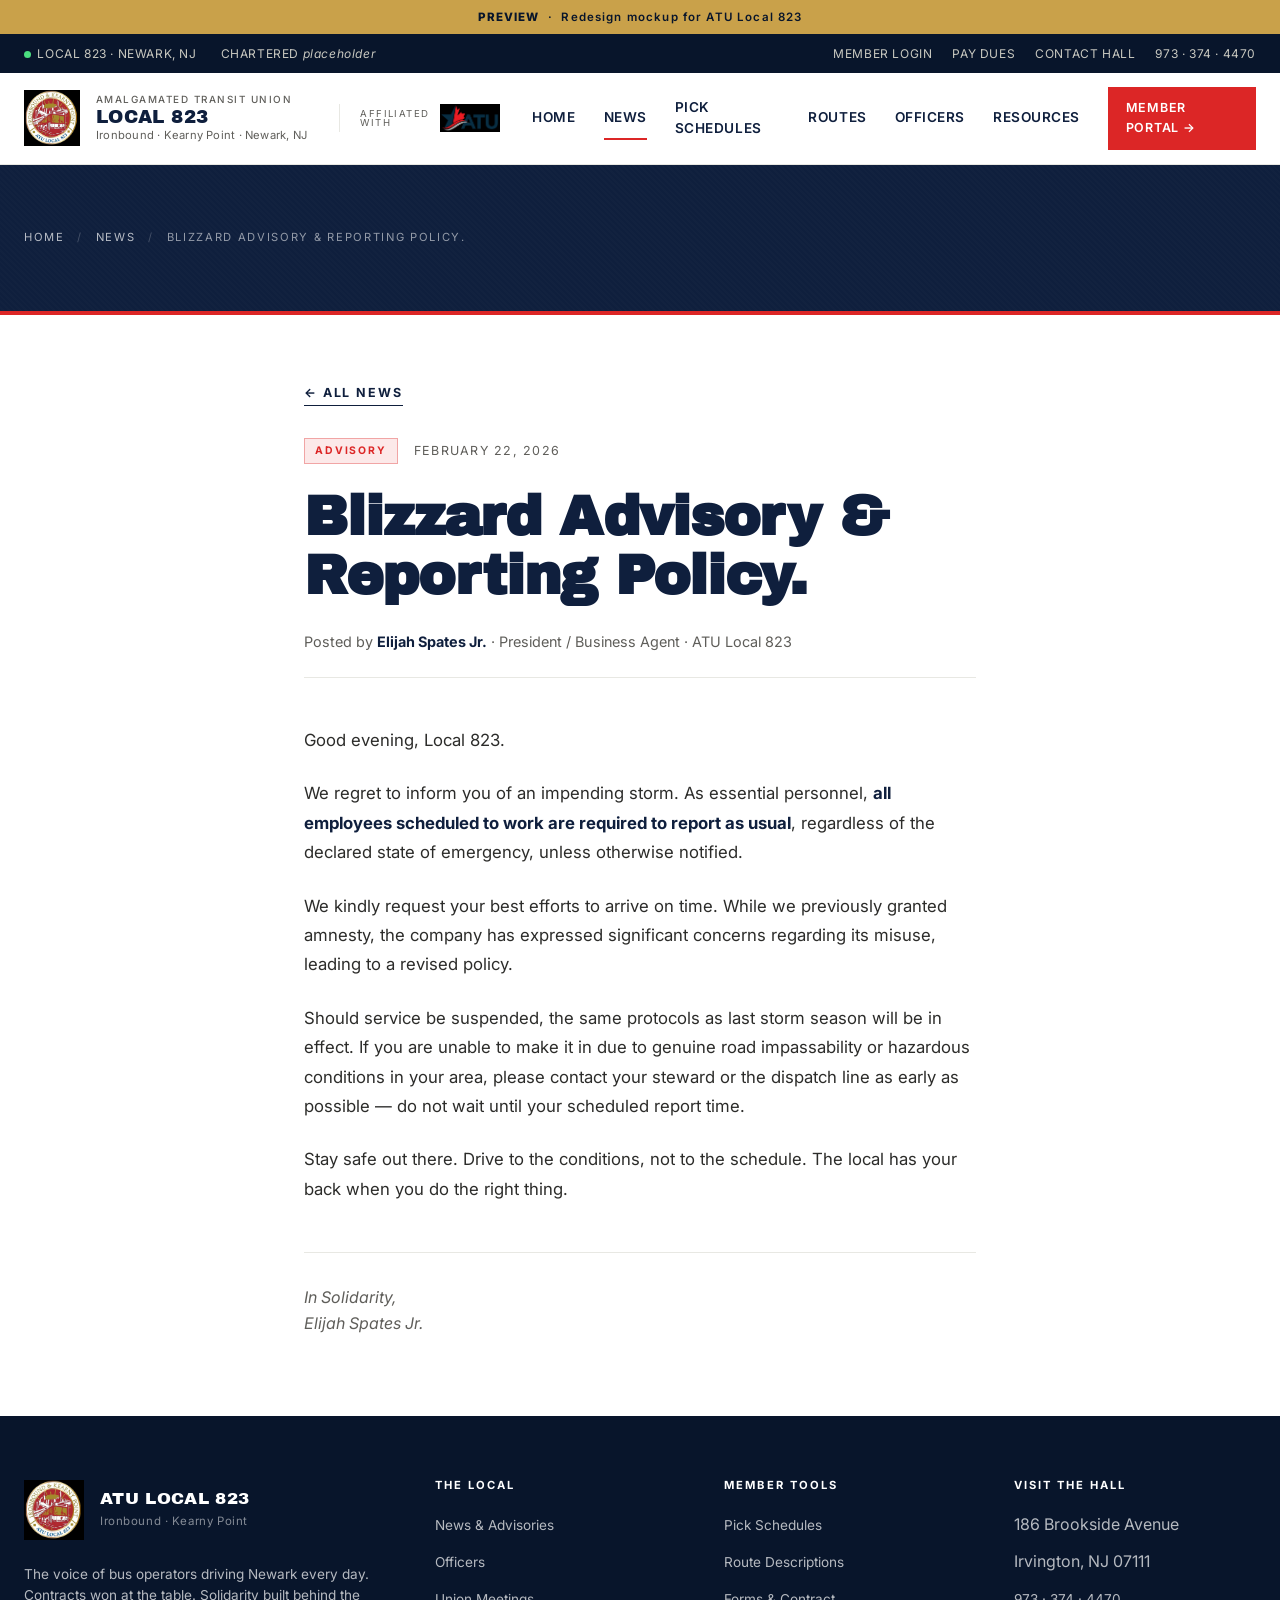
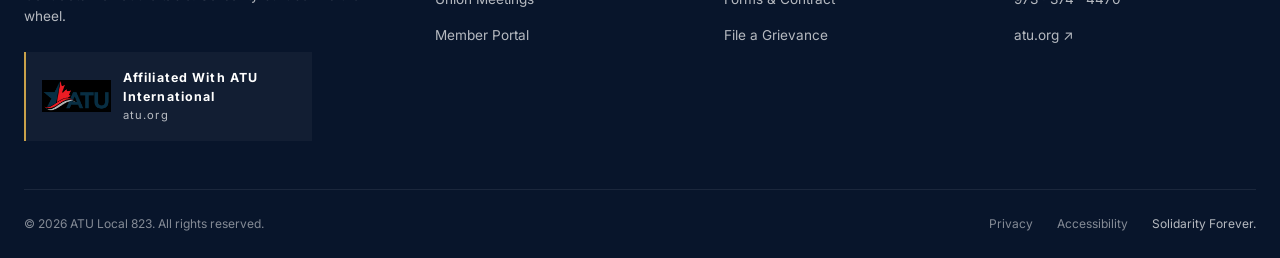
==== news-blizzard.html @ fbbdfd39 "Initial commit — ATU Local 823 redesign preview Static HTML preview of the redesigned ATU Local 823 " ====
<!DOCTYPE html>
<html lang="en">
<head>
  <meta charset="UTF-8">
  <meta name="viewport" content="width=device-width, initial-scale=1.0">
  <title>Blizzard Advisory & Reporting Policy — ATU Local 823</title>
  <meta name="description" content="Reporting expectations and call-out protocol during severe weather.">
  <link rel="preconnect" href="https://fonts.googleapis.com">
  <link rel="preconnect" href="https://fonts.gstatic.com" crossorigin>
  <link href="https://fonts.googleapis.com/css2?family=Archivo+Black&family=Archivo:ital,wght@0,400;0,500;0,600;0,700;0,800;0,900;1,800;1,900&family=Inter:wght@400;500;600;700&display=swap" rel="stylesheet">
  <link rel="stylesheet" href="assets/style.css">
  <link rel="icon" type="image/png" href="assets/crest.png">
</head>
<body>

<div class="demo-banner">
  <strong>PREVIEW</strong> &nbsp;·&nbsp; Redesign mockup for ATU Local 823
</div>

<div class="utility-bar">
  <div class="container">
    <div class="utility-left">
      <span><span class="dot"></span>LOCAL 823 · NEWARK, NJ</span>
      <span>CHARTERED <em>placeholder</em></span>
    </div>
    <div class="utility-right">
      <a href="#">MEMBER LOGIN</a>
      <a href="#">PAY DUES</a>
      <a href="officers.html">CONTACT HALL</a>
      <span>973 · 374 · 4470</span>
    </div>
  </div>
</div>
<nav class="main-nav">
  <div class="container">
    <a href="index.html" class="brand-block">
      <img src="assets/crest.png" alt="ATU Local 823 crest" class="brand-crest">
      <div class="brand-text">
        <div class="brand-eyebrow">Amalgamated Transit Union</div>
        <div class="brand-name">LOCAL 823</div>
        <div class="brand-tagline">Ironbound · Kearny Point · Newark, NJ</div>
      </div>
    </a>
    <div class="affiliated-block">
      <span class="affiliated-label">Affiliated<br>With</span>
      <img src="assets/atu-logo.png" alt="ATU International">
    </div>
    <button class="menu-toggle" aria-label="Toggle menu" onclick="toggleMenu()">
      <div class="menu-icon" id="menuIcon"><span></span><span></span><span></span></div>
    </button>
    <div class="nav-links" id="navLinks">
      <a href="index.html">Home</a>
      <a href="news.html" class="active">News</a>
      <a href="pick-schedules.html">Pick Schedules</a>
      <a href="routes.html">Routes</a>
      <a href="officers.html">Officers</a>
      <a href="resources.html">Resources</a>
      <a href="#" class="nav-cta">Member Portal &rarr;</a>
    </div>
  </div>
</nav>
<header class="page-header">
  <div class="container">
    <div class="breadcrumbs">
      <a href="index.html">Home</a> <span>/</span> <a href="news.html">News</a> <span>/</span> Blizzard Advisory &amp; Reporting Policy.
    </div>
  </div>
</header>

<article>
  <div class="article-wrap">
    <a href="news.html" class="article-back">&larr; All News</a>

    <div class="article-meta">
      <span class="article-tag advisory">Advisory</span>
      <span class="article-date">February 22, 2026</span>
    </div>

    <h1 class="article-title">Blizzard Advisory &amp; Reporting Policy.</h1>

    <p class="article-author">Posted by <strong>Elijah Spates Jr.</strong> &middot; President / Business Agent &middot; ATU Local 823</p>

    <div class="article-body">
      
<p>Good evening, Local 823.</p>

<p>We regret to inform you of an impending storm. As essential personnel, <strong>all employees scheduled to work are required to report as usual</strong>, regardless of the declared state of emergency, unless otherwise notified.</p>

<p>We kindly request your best efforts to arrive on time. While we previously granted amnesty, the company has expressed significant concerns regarding its misuse, leading to a revised policy.</p>

<p>Should service be suspended, the same protocols as last storm season will be in effect. If you are unable to make it in due to genuine road impassability or hazardous conditions in your area, please contact your steward or the dispatch line as early as possible &mdash; do not wait until your scheduled report time.</p>

<p>Stay safe out there. Drive to the conditions, not to the schedule. The local has your back when you do the right thing.</p>

    </div>

    <div class="article-sign-off">
      In Solidarity,<br>
      Elijah Spates Jr.
    </div>
  </div>
</article>
<footer class="footer">
  <div class="container">
    <div class="footer-top">
      <div>
        <div class="footer-brand-row">
          <img src="assets/crest.png" alt="Local 823 Crest" class="crest">
          <div>
            <div class="footer-brand-text">ATU LOCAL 823</div>
            <div class="footer-brand-sub">Ironbound &middot; Kearny Point</div>
          </div>
        </div>
        <p class="footer-tagline">
          The voice of bus operators driving Newark every day. Contracts won at the table. Solidarity built behind the wheel.
        </p>
        <div class="footer-affiliated">
          <img src="assets/atu-logo.png" alt="ATU International">
          <div class="footer-affiliated-text">
            <strong>Affiliated With ATU International</strong>
            atu.org
          </div>
        </div>
      </div>
      <div class="footer-col">
        <h4>The Local</h4>
        <ul>
          <li><a href="news.html">News &amp; Advisories</a></li>
          <li><a href="officers.html">Officers</a></li>
          <li><a href="#">Union Meetings</a></li>
          <li><a href="#">Member Portal</a></li>
        </ul>
      </div>
      <div class="footer-col">
        <h4>Member Tools</h4>
        <ul>
          <li><a href="pick-schedules.html">Pick Schedules</a></li>
          <li><a href="routes.html">Route Descriptions</a></li>
          <li><a href="resources.html">Forms &amp; Contract</a></li>
          <li><a href="#">File a Grievance</a></li>
        </ul>
      </div>
      <div class="footer-col">
        <h4>Visit the Hall</h4>
        <ul>
          <li>186 Brookside Avenue</li>
          <li>Irvington, NJ 07111</li>
          <li><a href="tel:9733744470">973 &middot; 374 &middot; 4470</a></li>
          <li><a href="https://www.atu.org" target="_blank">atu.org &#8599;</a></li>
        </ul>
      </div>
    </div>
    <div class="footer-bottom">
      <p>&copy; 2026 ATU Local 823. All rights reserved.</p>
      <div class="footer-bottom-right">
        <a href="#">Privacy</a>
        <a href="#">Accessibility</a>
        <span>Solidarity Forever.</span>
      </div>
    </div>
  </div>
</footer>

<script>
function toggleMenu() {
  const links = document.getElementById('navLinks');
  const icon = document.getElementById('menuIcon');
  links.classList.toggle('open');
  icon.classList.toggle('open');
}
</script>

</body>
</html>
---- assets/style.css ----
/* =================================================================
   ATU LOCAL 823 — STYLESHEET
   Bold & Union-Proud direction
   ================================================================= */

/* ---------- DESIGN TOKENS ---------- */
:root {
  --navy: #0F1F3D;
  --navy-2: #1A2E52;
  --navy-3: #08152B;
  --red: #DC2626;
  --red-dark: #B01818;
  --gold: #C9A14A;
  --cream: #F5F1E8;
  --grey-50: #F7F7F5;
  --grey-100: #E8E8E3;
  --grey-300: #C8C8C0;
  --grey-500: #5F5E5A;
  --grey-700: #2C2C2A;
  --white: #FFFFFF;

  --max-w: 1280px;
  --gutter: 1.5rem;

  --font-display: 'Archivo Black', 'Arial Black', sans-serif;
  --font-sans: 'Inter', -apple-system, BlinkMacSystemFont, 'Helvetica Neue', sans-serif;
  --font-italic: 'Archivo', sans-serif;
}

/* ---------- RESET ---------- */
*, *::before, *::after { box-sizing: border-box; margin: 0; padding: 0; }
html { scroll-behavior: smooth; -webkit-text-size-adjust: 100%; }
body {
  font-family: var(--font-sans);
  font-size: 16px;
  line-height: 1.6;
  color: var(--grey-700);
  background: var(--white);
  -webkit-font-smoothing: antialiased;
  -moz-osx-font-smoothing: grayscale;
}
img { max-width: 100%; height: auto; display: block; }
a { color: inherit; text-decoration: none; }
button { font-family: inherit; cursor: pointer; border: none; background: none; }
ul { list-style: none; }
h1, h2, h3, h4, h5, h6 { line-height: 1.05; }

/* ---------- LAYOUT HELPERS ---------- */
.container {
  max-width: var(--max-w);
  margin: 0 auto;
  padding-left: var(--gutter);
  padding-right: var(--gutter);
}

.eyebrow {
  font-family: var(--font-sans);
  font-size: 0.7rem;
  font-weight: 600;
  letter-spacing: 0.18em;
  text-transform: uppercase;
  color: var(--red);
  margin-bottom: 0.75rem;
}
.eyebrow.gold { color: var(--gold); }
.eyebrow.white { color: var(--white); }

/* ---------- TOP UTILITY BAR ---------- */
.utility-bar {
  background: var(--navy-3);
  color: var(--grey-300);
  font-size: 0.75rem;
  letter-spacing: 0.05em;
}
.utility-bar .container {
  display: flex;
  justify-content: space-between;
  align-items: center;
  padding-top: 0.6rem;
  padding-bottom: 0.6rem;
  flex-wrap: wrap;
  gap: 0.5rem;
}
.utility-left { display: flex; gap: 1.5rem; align-items: center; flex-wrap: wrap; }
.utility-left .dot {
  display: inline-block;
  width: 7px; height: 7px;
  background: #4ade80;
  border-radius: 50%;
  margin-right: 0.4rem;
  vertical-align: middle;
}
.utility-right { display: flex; gap: 1.25rem; align-items: center; flex-wrap: wrap; }
.utility-right a { transition: color 0.15s; }
.utility-right a:hover { color: var(--white); }

/* ---------- MAIN NAV ---------- */
.main-nav {
  background: var(--white);
  border-bottom: 1px solid var(--grey-100);
  position: sticky;
  top: 0;
  z-index: 100;
}
.main-nav .container {
  display: flex;
  align-items: center;
  justify-content: space-between;
  padding-top: 0.9rem;
  padding-bottom: 0.9rem;
  gap: 2rem;
}
.brand-block {
  display: flex;
  align-items: center;
  gap: 1rem;
  flex-shrink: 0;
}
.brand-crest {
  width: 56px;
  height: 56px;
  flex-shrink: 0;
}
.brand-text { line-height: 1.2; }
.brand-eyebrow {
  font-size: 0.62rem;
  letter-spacing: 0.15em;
  color: var(--grey-500);
  font-weight: 500;
  text-transform: uppercase;
}
.brand-name {
  font-family: var(--font-display);
  font-size: 1.15rem;
  color: var(--navy);
  letter-spacing: 0.02em;
  line-height: 1;
  margin: 2px 0;
}
.brand-tagline {
  font-size: 0.7rem;
  color: var(--grey-500);
  letter-spacing: 0.02em;
}

.affiliated-block {
  display: flex;
  align-items: center;
  gap: 0.65rem;
  padding-left: 1.25rem;
  border-left: 1px solid var(--grey-100);
  flex-shrink: 0;
}
.affiliated-label {
  font-size: 0.6rem;
  letter-spacing: 0.15em;
  color: var(--grey-500);
  text-transform: uppercase;
  line-height: 1;
}
.affiliated-block img { height: 28px; width: auto; }

.nav-links {
  display: flex;
  gap: 1.75rem;
  margin-left: auto;
  align-items: center;
}
.nav-links a {
  font-size: 0.85rem;
  font-weight: 600;
  letter-spacing: 0.04em;
  color: var(--navy);
  text-transform: uppercase;
  position: relative;
  padding: 0.25rem 0;
  transition: color 0.15s;
}
.nav-links a:hover { color: var(--red); }
.nav-links a.active {
  color: var(--navy);
}
.nav-links a.active::after {
  content: '';
  position: absolute;
  bottom: -0.4rem;
  left: 0;
  right: 0;
  height: 2px;
  background: var(--red);
}
.nav-cta {
  background: var(--red);
  color: var(--white) !important;
  padding: 0.7rem 1.1rem !important;
  font-size: 0.78rem !important;
  letter-spacing: 0.06em !important;
  transition: background 0.15s;
}
.nav-cta::after { display: none !important; }
.nav-cta:hover { background: var(--red-dark); color: var(--white) !important; }

/* mobile menu toggle */
.menu-toggle { display: none; }
.menu-icon {
  width: 28px;
  height: 22px;
  position: relative;
  cursor: pointer;
}
.menu-icon span {
  position: absolute;
  left: 0; right: 0;
  height: 2.5px;
  background: var(--navy);
  transition: all 0.25s;
}
.menu-icon span:nth-child(1) { top: 0; }
.menu-icon span:nth-child(2) { top: 50%; transform: translateY(-50%); }
.menu-icon span:nth-child(3) { bottom: 0; }
.menu-icon.open span:nth-child(1) { transform: translateY(10px) rotate(45deg); }
.menu-icon.open span:nth-child(2) { opacity: 0; }
.menu-icon.open span:nth-child(3) { transform: translateY(-10px) rotate(-45deg); }

/* ---------- HERO ---------- */
.hero {
  background: var(--navy);
  color: var(--white);
  padding: 6rem 0 5rem;
  position: relative;
  overflow: hidden;
}
.hero::before {
  content: '';
  position: absolute;
  inset: 0;
  background-image:
    repeating-linear-gradient(45deg, transparent, transparent 2px, rgba(255,255,255,0.012) 2px, rgba(255,255,255,0.012) 4px);
  pointer-events: none;
}
.hero::after {
  content: '';
  position: absolute;
  right: -12%;
  top: -8%;
  width: 60%;
  height: 120%;
  background: radial-gradient(circle, rgba(220, 38, 38, 0.18) 0%, transparent 65%);
  pointer-events: none;
}
.hero .container {
  position: relative;
  display: grid;
  grid-template-columns: 1.4fr 1fr;
  gap: 3rem;
  align-items: center;
}
.hero-badge {
  display: inline-flex;
  align-items: center;
  gap: 0.6rem;
  font-size: 0.7rem;
  letter-spacing: 0.18em;
  font-weight: 600;
  color: var(--white);
  margin-bottom: 1.5rem;
}
.hero-badge::before {
  content: '';
  width: 28px;
  height: 1.5px;
  background: var(--red);
}
.hero-headline {
  font-family: var(--font-display);
  font-size: clamp(3.5rem, 8vw, 6.25rem);
  letter-spacing: -0.02em;
  line-height: 0.92;
  margin-bottom: 1.5rem;
}
.hero-headline .red {
  color: var(--red);
  font-style: italic;
  font-family: var(--font-display);
  display: block;
}
.hero-sub {
  font-size: 1.05rem;
  line-height: 1.55;
  color: rgba(255,255,255,0.78);
  max-width: 32rem;
  margin-bottom: 2rem;
}
.hero-actions { display: flex; gap: 0.75rem; flex-wrap: wrap; }
.btn {
  display: inline-flex;
  align-items: center;
  gap: 0.5rem;
  padding: 0.95rem 1.5rem;
  font-size: 0.78rem;
  font-weight: 700;
  letter-spacing: 0.12em;
  text-transform: uppercase;
  border-radius: 2px;
  transition: all 0.15s;
  cursor: pointer;
}
.btn-red { background: var(--red); color: var(--white); }
.btn-red:hover { background: var(--red-dark); }
.btn-outline { background: transparent; color: var(--white); border: 1.5px solid rgba(255,255,255,0.4); }
.btn-outline:hover { background: var(--white); color: var(--navy); }
.btn-navy { background: var(--navy); color: var(--white); }
.btn-navy:hover { background: var(--navy-2); }
.btn-white { background: var(--white); color: var(--navy); }
.btn-white:hover { background: var(--cream); }

.hero-crest {
  position: relative;
  display: flex;
  justify-content: center;
  align-items: center;
}
.hero-crest::before {
  content: '';
  position: absolute;
  width: 105%;
  height: 105%;
  border-radius: 50%;
  background: rgba(201, 161, 74, 0.08);
  filter: blur(40px);
}
.hero-crest img {
  width: 100%;
  max-width: 380px;
  height: auto;
  position: relative;
  z-index: 1;
  transform: rotate(-4deg);
  filter: drop-shadow(0 20px 40px rgba(0,0,0,0.35));
}

/* ---------- STATS STRIP ---------- */
.stats {
  background: var(--navy-2);
  color: var(--white);
  border-top: 1px solid rgba(255,255,255,0.06);
}
.stats .container {
  display: grid;
  grid-template-columns: repeat(4, 1fr);
  gap: 1px;
  padding: 0;
}
.stats .container > * + * {
  border-left: 1px solid rgba(255,255,255,0.08);
}
.stat {
  padding: 2rem var(--gutter);
}
.stat-num {
  font-family: var(--font-display);
  font-size: 2.5rem;
  letter-spacing: -0.02em;
  line-height: 1;
  margin-bottom: 0.4rem;
}
.stat-num.gold { color: var(--gold); }
.stat-label {
  font-size: 0.72rem;
  letter-spacing: 0.18em;
  color: rgba(255,255,255,0.55);
  text-transform: uppercase;
}
.stat-tag {
  display: inline-block;
  font-size: 0.55rem;
  letter-spacing: 0.1em;
  color: var(--gold);
  background: rgba(201, 161, 74, 0.12);
  padding: 2px 6px;
  border-radius: 2px;
  margin-left: 0.4rem;
  vertical-align: 4px;
  text-transform: uppercase;
  font-weight: 600;
}

/* ---------- MEETING BANNER ---------- */
.meeting-banner {
  background: var(--red);
  color: var(--white);
}
.meeting-banner .container {
  display: grid;
  grid-template-columns: 1.2fr 1.5fr auto;
  align-items: center;
  gap: 2rem;
  padding-top: 1.75rem;
  padding-bottom: 1.75rem;
}
.meeting-label {
  font-size: 0.65rem;
  letter-spacing: 0.18em;
  font-weight: 600;
  color: rgba(255,255,255,0.75);
  text-transform: uppercase;
  margin-bottom: 0.4rem;
}
.meeting-headline {
  font-family: var(--font-display);
  font-size: 1.65rem;
  line-height: 1;
  letter-spacing: -0.01em;
  margin-bottom: 0.6rem;
}
.meeting-times {
  display: flex;
  gap: 0.5rem;
}
.meeting-times span {
  display: inline-block;
  border: 1px solid rgba(255,255,255,0.5);
  padding: 0.35rem 0.7rem;
  font-size: 0.75rem;
  font-weight: 600;
  letter-spacing: 0.05em;
}
.meeting-detail-label {
  font-size: 0.65rem;
  letter-spacing: 0.18em;
  font-weight: 600;
  color: rgba(255,255,255,0.7);
  text-transform: uppercase;
  margin-bottom: 0.4rem;
}
.meeting-detail-value {
  font-size: 1.1rem;
  font-weight: 600;
  margin-bottom: 0.2rem;
}
.meeting-detail-sub {
  font-size: 0.85rem;
  color: rgba(255,255,255,0.85);
}

/* ---------- SECTIONS ---------- */
.section {
  padding: 5rem 0;
  background: var(--navy);
  color: var(--white);
}
.section.dark { background: var(--navy); color: var(--white); }
.section.light { background: var(--cream); color: var(--grey-700); }
.section.white { background: var(--white); color: var(--grey-700); }

.section-header {
  display: flex;
  justify-content: space-between;
  align-items: flex-end;
  margin-bottom: 3rem;
  flex-wrap: wrap;
  gap: 1rem;
}
.section-title {
  font-family: var(--font-display);
  font-size: clamp(2.25rem, 4.5vw, 3.5rem);
  letter-spacing: -0.02em;
  line-height: 1;
}
.section-title .accent { color: var(--red); }
.section-link {
  font-size: 0.78rem;
  font-weight: 700;
  letter-spacing: 0.15em;
  text-transform: uppercase;
  border-bottom: 1.5px solid currentColor;
  padding-bottom: 2px;
  transition: color 0.15s;
}
.section.dark .section-link { color: var(--white); }
.section.dark .section-link:hover { color: var(--red); border-color: var(--red); }
.section.light .section-link, .section.white .section-link { color: var(--navy); }
.section.light .section-link:hover, .section.white .section-link:hover { color: var(--red); border-color: var(--red); }

/* ---------- NEWS CARDS ---------- */
.news-grid {
  display: grid;
  grid-template-columns: repeat(3, 1fr);
  gap: 1.25rem;
}
.news-card {
  background: var(--navy-2);
  border: 1px solid rgba(255,255,255,0.06);
  display: flex;
  flex-direction: column;
  transition: transform 0.2s, border-color 0.2s;
  cursor: pointer;
  position: relative;
  overflow: hidden;
  color: inherit;
}
.news-card:hover {
  transform: translateY(-3px);
  border-color: rgba(220, 38, 38, 0.5);
}
.news-card-img {
  aspect-ratio: 16 / 10;
  background: var(--navy-3);
  position: relative;
  overflow: hidden;
  display: flex;
  align-items: center;
  justify-content: center;
}
.news-card-img::before {
  content: '';
  position: absolute;
  inset: 0;
  background-image: repeating-linear-gradient(135deg, transparent, transparent 8px, rgba(255,255,255,0.025) 8px, rgba(255,255,255,0.025) 9px);
}
.news-card-placeholder {
  position: relative;
  font-size: 0.6rem;
  letter-spacing: 0.2em;
  color: rgba(255,255,255,0.3);
  text-transform: uppercase;
}
.news-card-body { padding: 1.5rem; flex-grow: 1; display: flex; flex-direction: column; }
.news-card-meta {
  display: flex;
  gap: 0.75rem;
  align-items: center;
  margin-bottom: 1rem;
}
.news-tag {
  display: inline-block;
  font-size: 0.62rem;
  font-weight: 700;
  letter-spacing: 0.15em;
  padding: 3px 8px;
  text-transform: uppercase;
  border-radius: 2px;
}
.news-tag.update { background: rgba(201, 161, 74, 0.18); color: var(--gold); }
.news-tag.advisory { background: rgba(220, 38, 38, 0.2); color: #FCA5A5; border: 1px solid rgba(220, 38, 38, 0.4); }
.news-tag.event { background: rgba(96, 165, 250, 0.15); color: #93C5FD; border: 1px solid rgba(96, 165, 250, 0.35); }
.news-tag.health { background: rgba(74, 222, 128, 0.15); color: #86EFAC; border: 1px solid rgba(74, 222, 128, 0.35); }
.news-card-date {
  font-size: 0.7rem;
  letter-spacing: 0.1em;
  color: rgba(255,255,255,0.55);
  text-transform: uppercase;
}
.news-card-title {
  font-family: var(--font-display);
  font-size: 1.25rem;
  line-height: 1.15;
  letter-spacing: -0.005em;
  color: var(--white);
  margin-bottom: 0.85rem;
}
.news-card-excerpt {
  font-size: 0.9rem;
  line-height: 1.5;
  color: rgba(255,255,255,0.7);
  margin-bottom: 1rem;
}
.news-card-link {
  font-size: 0.72rem;
  font-weight: 700;
  letter-spacing: 0.15em;
  text-transform: uppercase;
  color: var(--white);
  margin-top: auto;
  display: inline-flex;
  align-items: center;
  gap: 0.4rem;
}
.news-card-link::after { content: '→'; transition: transform 0.15s; }
.news-card:hover .news-card-link::after { transform: translateX(4px); }
.news-card-author {
  font-size: 0.75rem;
  color: rgba(255,255,255,0.5);
  margin-top: 0.5rem;
}

/* ---------- GARAGES (FIND YOUR HOUSE) ---------- */
.garages {
  background: var(--navy);
  color: var(--white);
  padding: 5rem 0;
}
.garages-header {
  text-align: center;
  margin-bottom: 3rem;
}
.garages-header .eyebrow {
  display: block;
  margin-bottom: 0.5rem;
}
.garages-header h2 {
  font-family: var(--font-display);
  font-size: clamp(2.5rem, 5vw, 4rem);
  letter-spacing: -0.02em;
  line-height: 1;
}
.garage-grid {
  display: grid;
  grid-template-columns: 1fr 1fr;
  gap: 1.5rem;
}
.garage-card {
  background: var(--navy-2);
  padding: 2.5rem;
  position: relative;
  overflow: hidden;
  border: 1px solid rgba(255,255,255,0.08);
  transition: transform 0.2s, border-color 0.2s;
  display: block;
  color: inherit;
}
.garage-card.kp {
  background: var(--red);
  border-color: rgba(255,255,255,0.15);
}
.garage-card:hover {
  transform: translateY(-3px);
}
.garage-card.ib:hover { border-color: var(--gold); }
.garage-card-num {
  position: absolute;
  right: -0.5rem;
  bottom: -2rem;
  font-family: var(--font-display);
  font-size: 12rem;
  letter-spacing: -0.05em;
  line-height: 1;
  color: rgba(255,255,255,0.05);
  pointer-events: none;
}
.garage-card.kp .garage-card-num { color: rgba(255,255,255,0.15); }
.garage-eyebrow {
  font-size: 0.65rem;
  letter-spacing: 0.2em;
  font-weight: 600;
  color: rgba(255,255,255,0.55);
  text-transform: uppercase;
  margin-bottom: 1rem;
}
.garage-name {
  font-family: var(--font-display);
  font-size: 2.5rem;
  letter-spacing: -0.01em;
  line-height: 1;
  margin-bottom: 1rem;
  color: var(--white);
}
.garage-address {
  font-size: 0.95rem;
  line-height: 1.55;
  color: rgba(255,255,255,0.85);
  margin-bottom: 2rem;
}
.garage-stats {
  display: flex;
  gap: 2.5rem;
  margin-bottom: 2rem;
  position: relative;
  z-index: 1;
}
.garage-stat-label {
  font-size: 0.6rem;
  letter-spacing: 0.18em;
  color: rgba(255,255,255,0.55);
  text-transform: uppercase;
  margin-bottom: 0.3rem;
}
.garage-stat-value {
  font-size: 1.05rem;
  font-weight: 700;
  color: var(--white);
}
.garage-cta {
  display: inline-flex;
  align-items: center;
  gap: 0.5rem;
  font-size: 0.75rem;
  font-weight: 700;
  letter-spacing: 0.15em;
  text-transform: uppercase;
  padding: 0.75rem 1.25rem;
  border: 1.5px solid rgba(255,255,255,0.5);
  position: relative;
  z-index: 1;
  transition: all 0.15s;
}
.garage-card.kp .garage-cta { background: var(--white); color: var(--red); border-color: var(--white); }
.garage-card.ib .garage-cta:hover { background: var(--white); color: var(--navy); }
.garage-card.kp .garage-cta:hover { background: var(--navy); color: var(--white); border-color: var(--navy); }

/* ---------- MEMBER TOOLS ---------- */
.tools-section {
  background: var(--navy);
  color: var(--white);
  padding-bottom: 5rem;
}
.tools-grid {
  display: grid;
  grid-template-columns: repeat(4, 1fr);
  gap: 1px;
  background: rgba(255,255,255,0.08);
  border-top: 1px solid rgba(255,255,255,0.12);
  border-bottom: 1px solid rgba(255,255,255,0.12);
}
.tool-card {
  background: var(--navy);
  padding: 2.5rem 1.75rem 2rem;
  display: flex;
  flex-direction: column;
  text-decoration: none;
  color: inherit;
  transition: background 0.2s;
  position: relative;
}
.tool-card:hover { background: var(--navy-2); }
.tool-num {
  font-size: 0.7rem;
  letter-spacing: 0.15em;
  color: var(--gold);
  font-weight: 600;
  margin-bottom: 1.5rem;
}
.tool-title {
  font-family: var(--font-display);
  font-size: 1.4rem;
  line-height: 1.05;
  letter-spacing: -0.005em;
  margin-bottom: 0.75rem;
  color: var(--white);
}
.tool-desc {
  font-size: 0.85rem;
  line-height: 1.5;
  color: rgba(255,255,255,0.6);
  margin-bottom: 1.5rem;
  flex-grow: 1;
}
.tool-meta {
  display: flex;
  justify-content: space-between;
  align-items: center;
  font-size: 0.65rem;
  letter-spacing: 0.15em;
  text-transform: uppercase;
  color: rgba(255,255,255,0.5);
  font-weight: 600;
}
.tool-meta .arrow {
  transition: transform 0.15s;
  font-size: 1rem;
  color: var(--white);
}
.tool-card:hover .tool-meta .arrow { transform: translateX(3px); color: var(--red); }

/* ---------- FOOTER ---------- */
.footer {
  background: var(--navy-3);
  color: rgba(255,255,255,0.7);
  padding: 4rem 0 1.5rem;
}
.footer-top {
  display: grid;
  grid-template-columns: 1.5fr 1fr 1fr 1fr;
  gap: 3rem;
  padding-bottom: 3rem;
  border-bottom: 1px solid rgba(255,255,255,0.08);
}
.footer-brand-row {
  display: flex;
  align-items: center;
  gap: 1rem;
  margin-bottom: 1.5rem;
}
.footer-brand-row img.crest { width: 60px; height: 60px; }
.footer-brand-text {
  font-family: var(--font-display);
  font-size: 1.05rem;
  color: var(--white);
  letter-spacing: 0.02em;
  line-height: 1.1;
}
.footer-brand-sub {
  font-size: 0.72rem;
  color: rgba(255,255,255,0.5);
  letter-spacing: 0.05em;
  margin-top: 0.2rem;
}
.footer-tagline {
  font-size: 0.85rem;
  line-height: 1.55;
  margin-bottom: 1.5rem;
  max-width: 22rem;
}
.footer-affiliated {
  display: flex;
  align-items: center;
  gap: 0.75rem;
  padding: 1rem;
  background: rgba(255,255,255,0.04);
  border-left: 2px solid var(--gold);
  max-width: 18rem;
}
.footer-affiliated img { height: 32px; width: auto; }
.footer-affiliated-text {
  font-size: 0.7rem;
  letter-spacing: 0.1em;
}
.footer-affiliated-text strong { display: block; color: var(--white); font-size: 0.78rem; }
.footer-col h4 {
  font-size: 0.7rem;
  letter-spacing: 0.18em;
  text-transform: uppercase;
  color: var(--white);
  margin-bottom: 1.25rem;
  font-weight: 700;
}
.footer-col ul { display: flex; flex-direction: column; gap: 0.7rem; }
.footer-col a {
  font-size: 0.85rem;
  color: rgba(255,255,255,0.7);
  transition: color 0.15s;
}
.footer-col a:hover { color: var(--white); }
.footer-bottom {
  display: flex;
  justify-content: space-between;
  align-items: center;
  padding-top: 1.5rem;
  flex-wrap: wrap;
  gap: 0.5rem;
}
.footer-bottom p { font-size: 0.75rem; color: rgba(255,255,255,0.5); }
.footer-bottom-right { display: flex; gap: 1.5rem; align-items: center; font-size: 0.75rem; }
.footer-bottom-right a { color: rgba(255,255,255,0.5); }
.footer-bottom-right a:hover { color: var(--white); }

/* ---------- INNER PAGE: PAGE HEADER ---------- */
.page-header {
  background: var(--navy);
  color: var(--white);
  padding: 4rem 0 3rem;
  position: relative;
  overflow: hidden;
  border-bottom: 4px solid var(--red);
}
.page-header::before {
  content: '';
  position: absolute;
  inset: 0;
  background-image:
    repeating-linear-gradient(45deg, transparent, transparent 2px, rgba(255,255,255,0.012) 2px, rgba(255,255,255,0.012) 4px);
  pointer-events: none;
}
.page-header .container { position: relative; }
.breadcrumbs {
  font-size: 0.7rem;
  letter-spacing: 0.15em;
  text-transform: uppercase;
  color: rgba(255,255,255,0.55);
  margin-bottom: 1rem;
}
.breadcrumbs a { color: rgba(255,255,255,0.7); }
.breadcrumbs a:hover { color: var(--white); }
.breadcrumbs span { margin: 0 0.5rem; opacity: 0.4; }
.page-title {
  font-family: var(--font-display);
  font-size: clamp(2.5rem, 6vw, 4.5rem);
  letter-spacing: -0.02em;
  line-height: 1;
  margin-bottom: 0.75rem;
}
.page-title .accent { color: var(--red); font-style: italic; }
.page-subtitle {
  font-size: 1.05rem;
  color: rgba(255,255,255,0.75);
  max-width: 38rem;
  line-height: 1.55;
}

/* ---------- TABS (for pick schedules / routes) ---------- */
.tab-bar {
  display: flex;
  gap: 0;
  margin-bottom: 3rem;
  border-bottom: 2px solid var(--grey-100);
}
.tab {
  padding: 1rem 1.75rem;
  font-size: 0.85rem;
  font-weight: 700;
  letter-spacing: 0.1em;
  text-transform: uppercase;
  color: var(--grey-500);
  border-bottom: 2px solid transparent;
  margin-bottom: -2px;
  transition: all 0.15s;
}
.tab:hover { color: var(--navy); }
.tab.active { color: var(--navy); border-bottom-color: var(--red); }

/* ---------- DOC LIST (pick schedules) ---------- */
.doc-list {
  display: grid;
  grid-template-columns: repeat(2, 1fr);
  gap: 1rem;
  margin-bottom: 3rem;
}
.doc-card {
  display: flex;
  align-items: center;
  gap: 1.25rem;
  padding: 1.5rem;
  background: var(--white);
  border: 1px solid var(--grey-100);
  transition: border-color 0.15s, transform 0.15s;
}
.doc-card:hover { border-color: var(--red); transform: translateX(3px); }
.doc-icon {
  width: 48px;
  height: 60px;
  background: var(--navy);
  color: var(--white);
  display: flex;
  flex-direction: column;
  align-items: center;
  justify-content: center;
  font-size: 0.55rem;
  letter-spacing: 0.12em;
  font-weight: 700;
  flex-shrink: 0;
}
.doc-card-body { flex-grow: 1; }
.doc-title {
  font-size: 0.95rem;
  font-weight: 700;
  color: var(--navy);
  margin-bottom: 0.2rem;
}
.doc-meta {
  font-size: 0.78rem;
  color: var(--grey-500);
}
.doc-arrow {
  color: var(--grey-300);
  transition: color 0.15s, transform 0.15s;
  font-size: 1.25rem;
}
.doc-card:hover .doc-arrow { color: var(--red); transform: translateX(3px); }

.disclaimer {
  background: rgba(220, 38, 38, 0.08);
  border-left: 3px solid var(--red);
  padding: 1.25rem 1.5rem;
  margin-bottom: 3rem;
  font-size: 0.9rem;
  line-height: 1.55;
  color: var(--grey-700);
}
.disclaimer strong { color: var(--red); }

/* ---------- OFFICERS GRID ---------- */
.officers-grid {
  display: grid;
  grid-template-columns: repeat(3, 1fr);
  gap: 1.5rem;
}
.officer-card {
  background: var(--white);
  border: 1px solid var(--grey-100);
  padding: 0;
  display: flex;
  flex-direction: column;
  transition: border-color 0.15s, transform 0.15s;
}
.officer-card:hover { border-color: var(--red); transform: translateY(-3px); }
.officer-photo {
  aspect-ratio: 1 / 1;
  background: var(--navy);
  display: flex;
  align-items: center;
  justify-content: center;
  color: var(--white);
  font-family: var(--font-display);
  font-size: 3rem;
  letter-spacing: -0.02em;
  border-bottom: 3px solid var(--red);
  position: relative;
}
.officer-photo::before {
  content: '';
  position: absolute;
  inset: 0;
  background-image: repeating-linear-gradient(135deg, transparent, transparent 8px, rgba(255,255,255,0.04) 8px, rgba(255,255,255,0.04) 9px);
}
.officer-photo span { position: relative; }
.officer-body { padding: 1.5rem; }
.officer-role {
  font-size: 0.65rem;
  letter-spacing: 0.18em;
  font-weight: 700;
  color: var(--red);
  text-transform: uppercase;
  margin-bottom: 0.5rem;
}
.officer-name {
  font-family: var(--font-display);
  font-size: 1.3rem;
  color: var(--navy);
  letter-spacing: -0.005em;
  line-height: 1.1;
  margin-bottom: 1rem;
}
.officer-contact {
  display: flex;
  align-items: center;
  gap: 0.5rem;
  font-size: 0.9rem;
  color: var(--grey-700);
  font-weight: 600;
  padding-top: 1rem;
  border-top: 1px solid var(--grey-100);
}
.officer-contact .label {
  font-size: 0.6rem;
  letter-spacing: 0.15em;
  color: var(--grey-500);
  font-weight: 700;
  margin-right: 0.5rem;
}

/* ---------- ARTICLE PAGE ---------- */
.article-wrap {
  max-width: 720px;
  margin: 0 auto;
  padding: 4rem var(--gutter) 5rem;
}
.article-meta {
  display: flex;
  gap: 1rem;
  align-items: center;
  margin-bottom: 1.5rem;
  flex-wrap: wrap;
}
.article-tag {
  display: inline-block;
  font-size: 0.65rem;
  letter-spacing: 0.18em;
  font-weight: 700;
  padding: 4px 10px;
  text-transform: uppercase;
}
.article-tag.update { background: rgba(201, 161, 74, 0.15); color: #8a6e26; border: 1px solid rgba(201, 161, 74, 0.4); }
.article-tag.advisory { background: rgba(220, 38, 38, 0.1); color: var(--red); border: 1px solid rgba(220, 38, 38, 0.35); }
.article-tag.event { background: rgba(37, 99, 235, 0.08); color: #1e40af; border: 1px solid rgba(37, 99, 235, 0.3); }
.article-date {
  font-size: 0.78rem;
  letter-spacing: 0.1em;
  color: var(--grey-500);
  text-transform: uppercase;
}
.article-title {
  font-family: var(--font-display);
  font-size: clamp(2.25rem, 5vw, 3.5rem);
  line-height: 1.05;
  letter-spacing: -0.015em;
  color: var(--navy);
  margin-bottom: 1.5rem;
}
.article-author {
  font-size: 0.9rem;
  color: var(--grey-500);
  margin-bottom: 3rem;
  padding-bottom: 1.5rem;
  border-bottom: 1px solid var(--grey-100);
}
.article-author strong { color: var(--navy); }
.article-body { font-size: 1.05rem; line-height: 1.75; color: var(--grey-700); }
.article-body p { margin-bottom: 1.5rem; }
.article-body p strong { color: var(--navy); font-weight: 700; }
.article-sign-off {
  margin-top: 3rem;
  padding-top: 2rem;
  border-top: 1px solid var(--grey-100);
  font-style: italic;
  color: var(--grey-500);
}

.article-back {
  display: inline-flex;
  align-items: center;
  gap: 0.5rem;
  font-size: 0.78rem;
  font-weight: 700;
  letter-spacing: 0.15em;
  text-transform: uppercase;
  color: var(--navy);
  margin-bottom: 2rem;
  border-bottom: 1.5px solid var(--navy);
  padding-bottom: 2px;
  transition: color 0.15s;
}
.article-back:hover { color: var(--red); border-color: var(--red); }

/* ---------- NEWS LIST PAGE ---------- */
.news-list-grid {
  display: grid;
  grid-template-columns: repeat(2, 1fr);
  gap: 1.5rem;
}
.news-list-grid .news-card {
  background: var(--white);
  border: 1px solid var(--grey-100);
}
.news-list-grid .news-card-img { background: var(--navy); }
.news-list-grid .news-card-title { color: var(--navy); }
.news-list-grid .news-card-excerpt { color: var(--grey-700); }
.news-list-grid .news-card-date { color: var(--grey-500); }
.news-list-grid .news-card-link { color: var(--navy); }
.news-list-grid .news-card-author { color: var(--grey-500); }

.filter-bar {
  display: flex;
  gap: 0.5rem;
  margin-bottom: 2.5rem;
  flex-wrap: wrap;
}
.filter-chip {
  padding: 0.5rem 1rem;
  font-size: 0.72rem;
  letter-spacing: 0.12em;
  font-weight: 700;
  text-transform: uppercase;
  border: 1.5px solid var(--grey-100);
  background: var(--white);
  color: var(--grey-700);
  transition: all 0.15s;
  cursor: pointer;
}
.filter-chip:hover { border-color: var(--navy); }
.filter-chip.active { background: var(--navy); color: var(--white); border-color: var(--navy); }

/* ---------- DEMO BANNER (preview only) ---------- */
.demo-banner {
  background: var(--gold);
  color: var(--navy-3);
  padding: 0.5rem var(--gutter);
  text-align: center;
  font-size: 0.72rem;
  font-weight: 600;
  letter-spacing: 0.1em;
}
.demo-banner strong { font-weight: 800; }

/* ---------- RESPONSIVE ---------- */
@media (max-width: 980px) {
  .hero { padding: 4rem 0 4rem; }
  .hero .container { grid-template-columns: 1fr; gap: 2rem; }
  .hero-crest { order: -1; max-width: 240px; margin: 0 auto; }
  .stats .container { grid-template-columns: repeat(2, 1fr); }
  .stats .container > * + * { border-left: none; }
  .stats .container > *:nth-child(odd) { border-right: 1px solid rgba(255,255,255,0.08); }
  .stats .container > *:nth-child(-n+2) { border-bottom: 1px solid rgba(255,255,255,0.08); }
  .meeting-banner .container { grid-template-columns: 1fr; gap: 1.5rem; padding-top: 1.5rem; padding-bottom: 1.5rem; }
  .news-grid, .news-list-grid, .officers-grid { grid-template-columns: 1fr; }
  .garage-grid { grid-template-columns: 1fr; }
  .tools-grid { grid-template-columns: repeat(2, 1fr); }
  .footer-top { grid-template-columns: 1fr 1fr; gap: 2rem; }
  .doc-list { grid-template-columns: 1fr; }

  /* mobile menu */
  .menu-toggle { display: block; }
  .nav-links {
    position: fixed;
    top: 0; left: 0; right: 0; bottom: 0;
    background: var(--navy);
    flex-direction: column;
    padding: 6rem 2rem 2rem;
    margin: 0;
    gap: 1.5rem;
    transform: translateY(-100%);
    transition: transform 0.3s;
    z-index: 90;
  }
  .nav-links.open { transform: translateY(0); }
  .nav-links a { color: var(--white); font-size: 1rem; }
  .nav-links a.active::after { display: none; }
  .nav-links a.active { color: var(--red); }
  .nav-cta { width: 100%; justify-content: center; }
}

@media (max-width: 640px) {
  :root { --gutter: 1rem; }
  .section { padding: 3.5rem 0; }
  .garages, .tools-section { padding: 3.5rem 0; }
  .tools-grid { grid-template-columns: 1fr; }
  .footer-top { grid-template-columns: 1fr; }
  .footer-bottom { flex-direction: column; align-items: flex-start; }
  .utility-bar .container { font-size: 0.7rem; gap: 0.5rem; }
  .utility-left { gap: 1rem; }
  .utility-right { display: none; }
  .brand-tagline { display: none; }
  .affiliated-block { display: none; }
  .garage-card { padding: 2rem 1.5rem; }
  .garage-name { font-size: 2rem; }
  .garage-card-num { font-size: 8rem; }
  .meeting-headline { font-size: 1.4rem; }
  .stat-num { font-size: 2rem; }
}
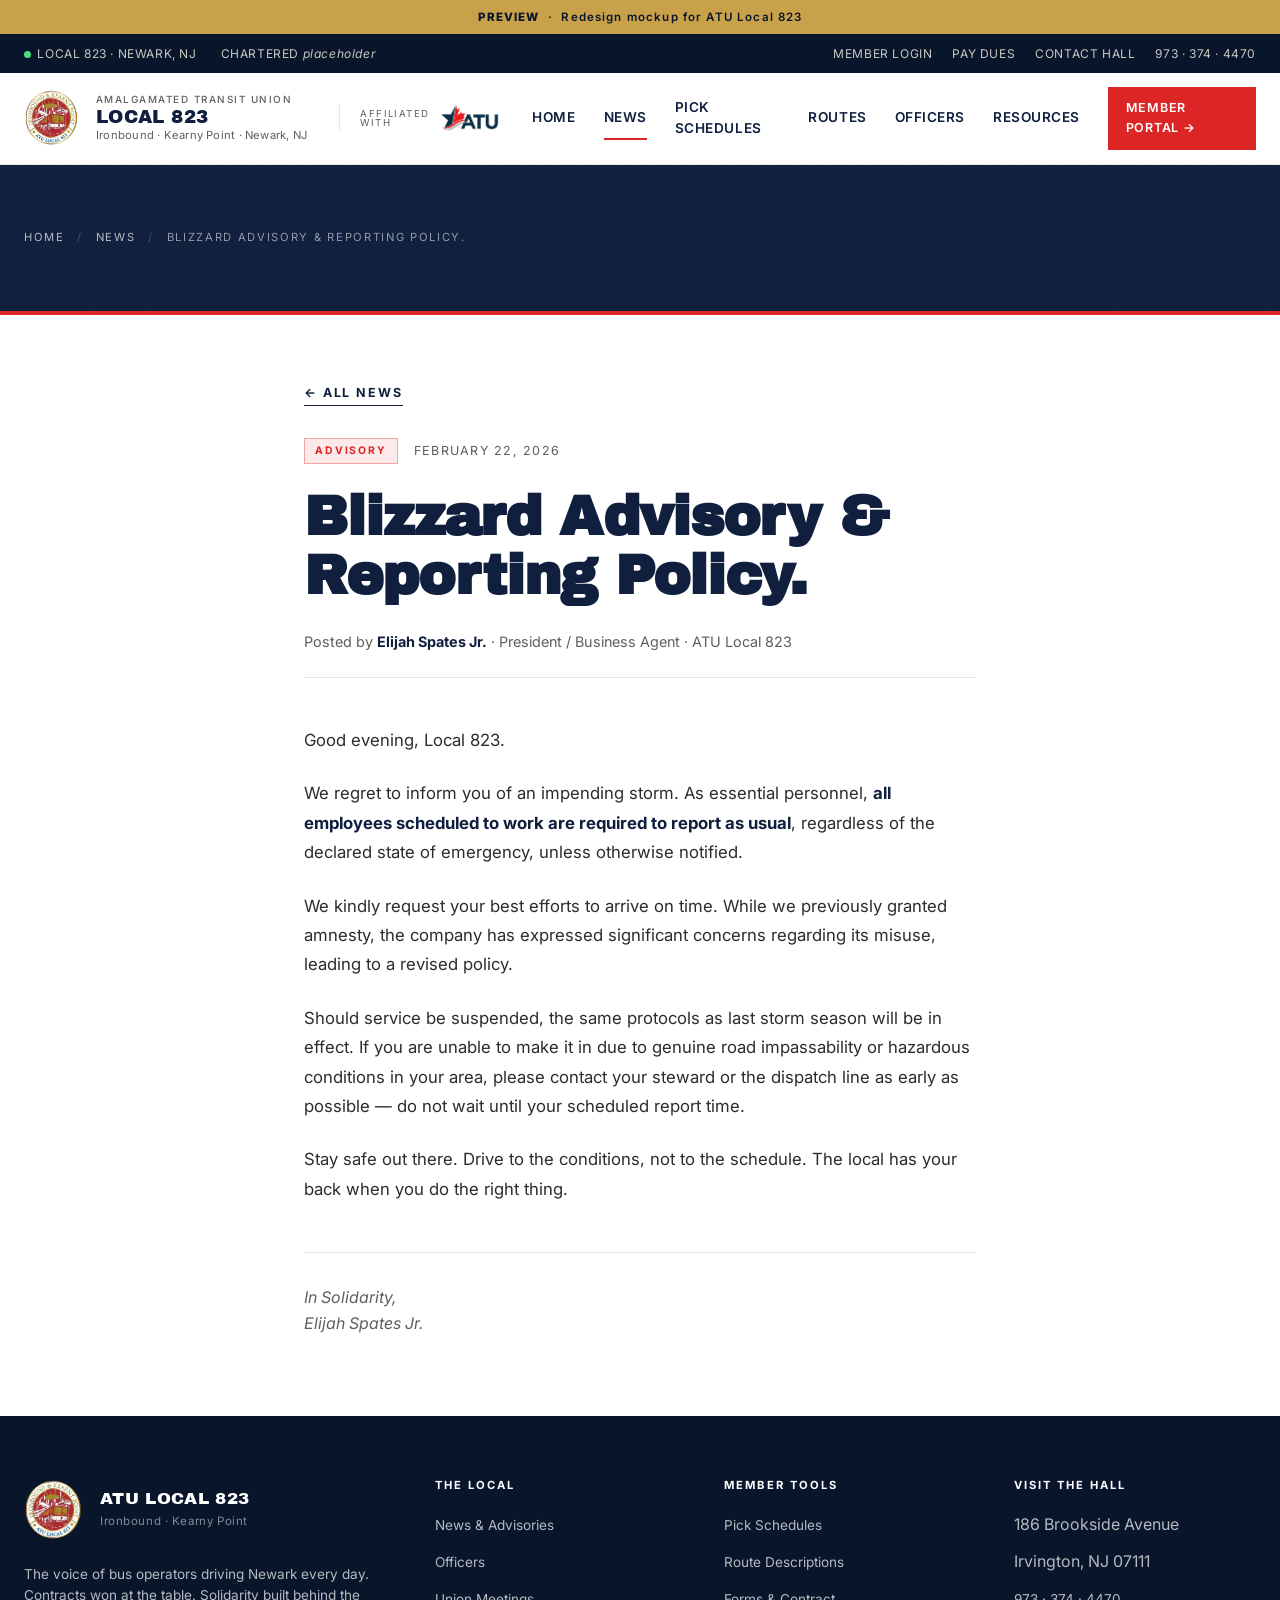
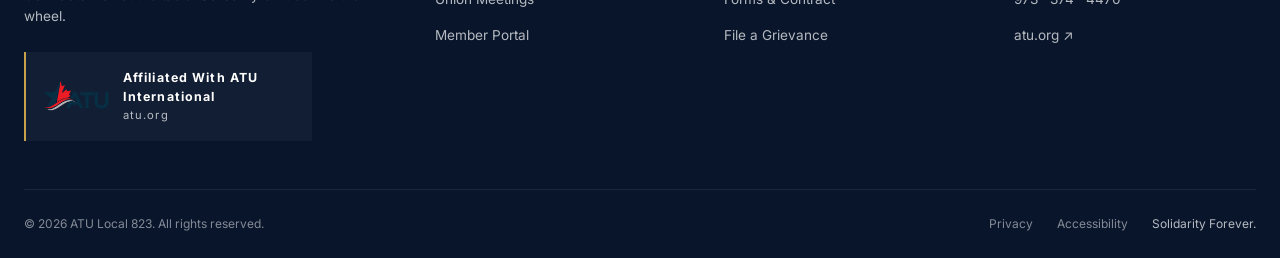
==== commit 32c3a8f2: "Bust browser cache for transparent logos Previous vercel.json set assets to max-age=31536000, immuta" ====
--- a/news-blizzard.html
+++ b/news-blizzard.html
@@ -9,7 +9,7 @@
   <link rel="preconnect" href="https://fonts.gstatic.com" crossorigin>
   <link href="https://fonts.googleapis.com/css2?family=Archivo+Black&family=Archivo:ital,wght@0,400;0,500;0,600;0,700;0,800;0,900;1,800;1,900&family=Inter:wght@400;500;600;700&display=swap" rel="stylesheet">
   <link rel="stylesheet" href="assets/style.css">
-  <link rel="icon" type="image/png" href="assets/crest.png">
+  <link rel="icon" type="image/png" href="assets/crest.png?v=2">
 </head>
 <body>
 
@@ -34,7 +34,7 @@
 <nav class="main-nav">
   <div class="container">
     <a href="index.html" class="brand-block">
-      <img src="assets/crest.png" alt="ATU Local 823 crest" class="brand-crest">
+      <img src="assets/crest.png?v=2" alt="ATU Local 823 crest" class="brand-crest">
       <div class="brand-text">
         <div class="brand-eyebrow">Amalgamated Transit Union</div>
         <div class="brand-name">LOCAL 823</div>
@@ -43,7 +43,7 @@
     </a>
     <div class="affiliated-block">
       <span class="affiliated-label">Affiliated<br>With</span>
-      <img src="assets/atu-logo.png" alt="ATU International">
+      <img src="assets/atu-logo.png?v=2" alt="ATU International">
     </div>
     <button class="menu-toggle" aria-label="Toggle menu" onclick="toggleMenu()">
       <div class="menu-icon" id="menuIcon"><span></span><span></span><span></span></div>
@@ -105,7 +105,7 @@
     <div class="footer-top">
       <div>
         <div class="footer-brand-row">
-          <img src="assets/crest.png" alt="Local 823 Crest" class="crest">
+          <img src="assets/crest.png?v=2" alt="Local 823 Crest" class="crest">
           <div>
             <div class="footer-brand-text">ATU LOCAL 823</div>
             <div class="footer-brand-sub">Ironbound &middot; Kearny Point</div>
@@ -115,7 +115,7 @@
           The voice of bus operators driving Newark every day. Contracts won at the table. Solidarity built behind the wheel.
         </p>
         <div class="footer-affiliated">
-          <img src="assets/atu-logo.png" alt="ATU International">
+          <img src="assets/atu-logo.png?v=2" alt="ATU International">
           <div class="footer-affiliated-text">
             <strong>Affiliated With ATU International</strong>
             atu.org
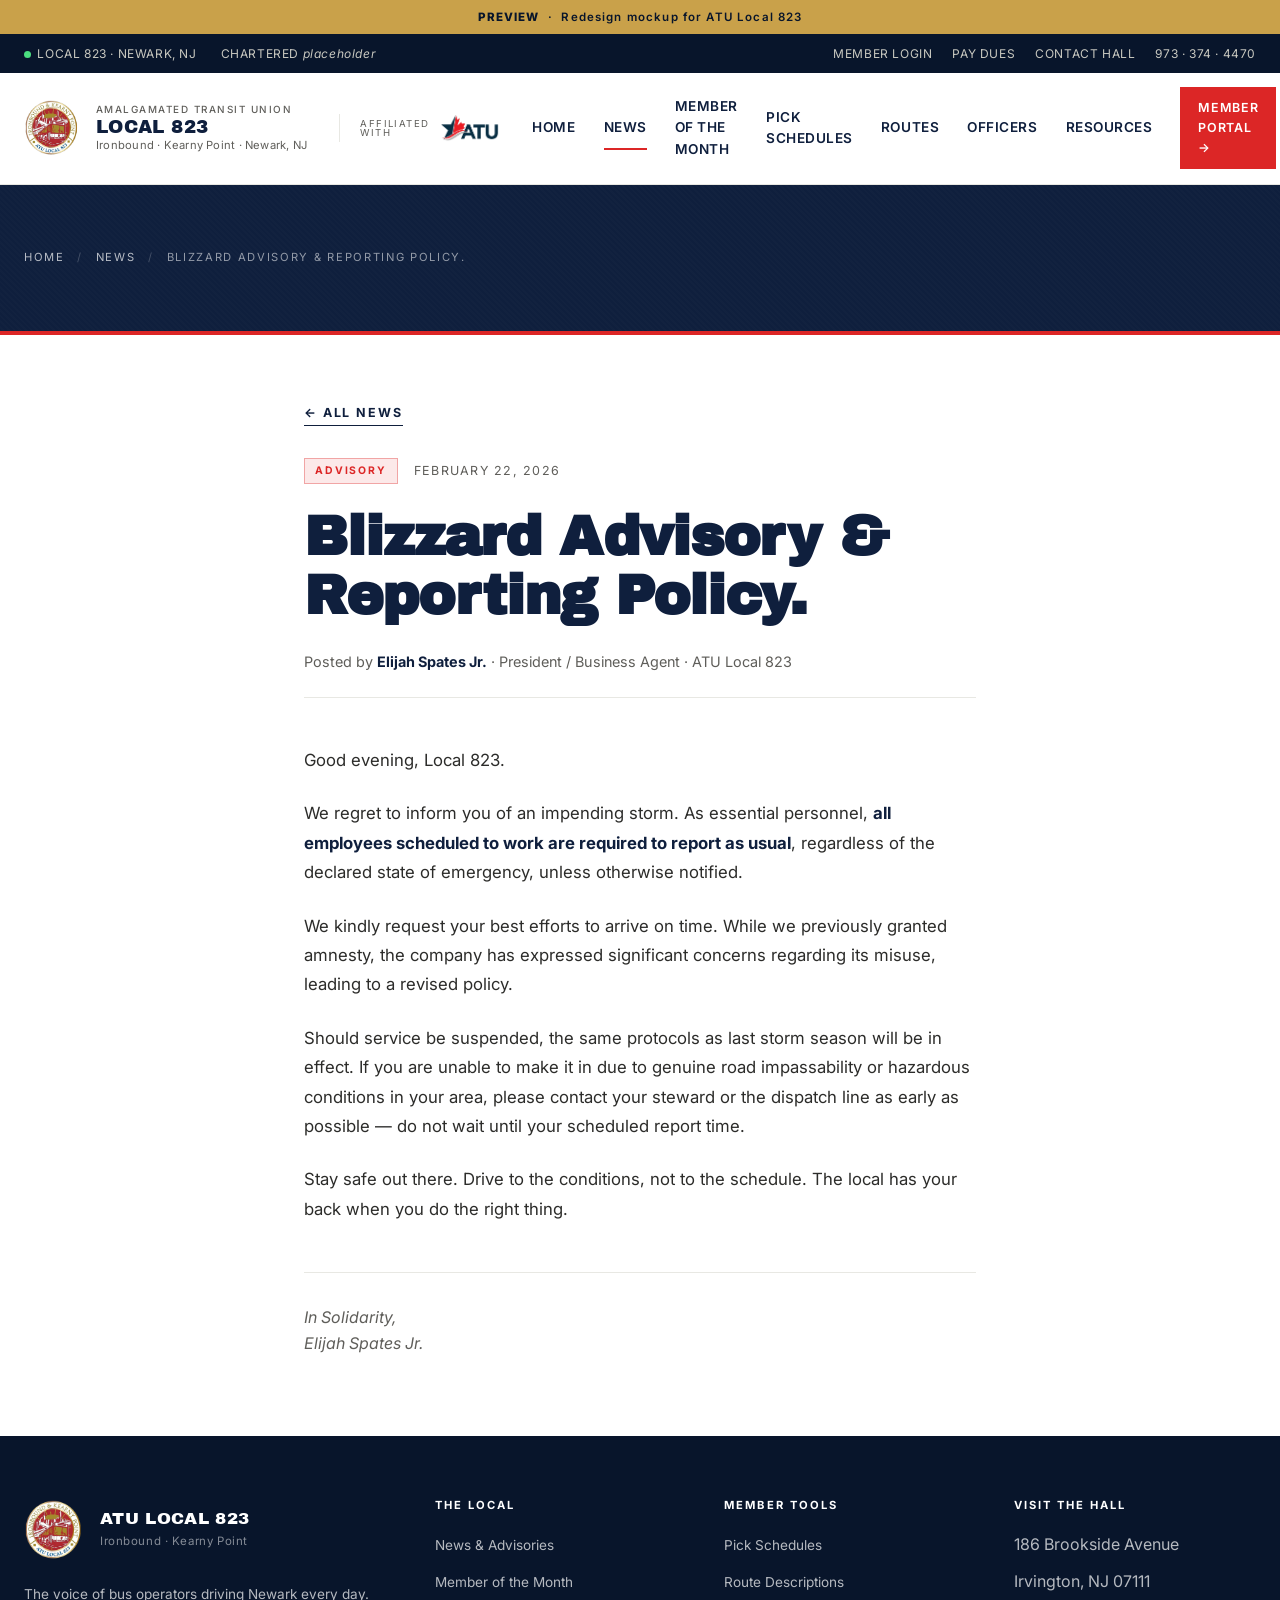
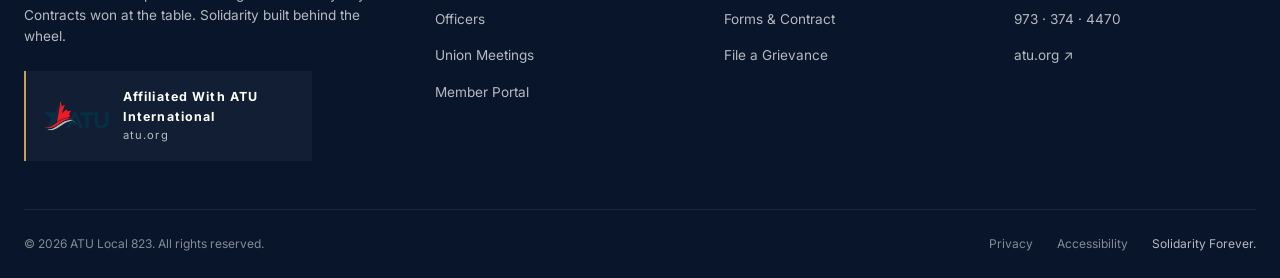
==== commit ca4a5f60: "Add Member of the Month feature New member-of-the-month.html with hero, featured-member spotlight, a" ====
--- a/news-blizzard.html
+++ b/news-blizzard.html
@@ -8,7 +8,7 @@
   <link rel="preconnect" href="https://fonts.googleapis.com">
   <link rel="preconnect" href="https://fonts.gstatic.com" crossorigin>
   <link href="https://fonts.googleapis.com/css2?family=Archivo+Black&family=Archivo:ital,wght@0,400;0,500;0,600;0,700;0,800;0,900;1,800;1,900&family=Inter:wght@400;500;600;700&display=swap" rel="stylesheet">
-  <link rel="stylesheet" href="assets/style.css">
+  <link rel="stylesheet" href="assets/style.css?v=2">
   <link rel="icon" type="image/png" href="assets/crest.png?v=2">
 </head>
 <body>
@@ -51,6 +51,7 @@
     <div class="nav-links" id="navLinks">
       <a href="index.html">Home</a>
       <a href="news.html" class="active">News</a>
+      <a href="member-of-the-month.html">Member of the Month</a>
       <a href="pick-schedules.html">Pick Schedules</a>
       <a href="routes.html">Routes</a>
       <a href="officers.html">Officers</a>
@@ -126,6 +127,7 @@
         <h4>The Local</h4>
         <ul>
           <li><a href="news.html">News &amp; Advisories</a></li>
+          <li><a href="member-of-the-month.html">Member of the Month</a></li>
           <li><a href="officers.html">Officers</a></li>
           <li><a href="#">Union Meetings</a></li>
           <li><a href="#">Member Portal</a></li>
--- a/assets/style.css
+++ b/assets/style.css
@@ -1216,3 +1216,396 @@
   .meeting-headline { font-size: 1.4rem; }
   .stat-num { font-size: 2rem; }
 }
+
+/* =================================================================
+   MEMBER OF THE MONTH
+   ================================================================= */
+
+/* Shared 3-stripe accent bar — red / gold / white at top of motm sections */
+.motm-stripe-bar {
+  position: absolute;
+  top: 0; left: 0; right: 0;
+  height: 5px;
+  background: linear-gradient(to right,
+    var(--red) 0 33.33%,
+    var(--gold) 33.33% 66.66%,
+    var(--white) 66.66% 100%);
+  z-index: 2;
+}
+
+/* ---------- HERO (full page) ---------- */
+.motm-hero {
+  background: var(--navy);
+  color: var(--white);
+  padding: 5rem 0 4rem;
+  position: relative;
+  overflow: hidden;
+  border-bottom: 4px solid var(--red);
+}
+.motm-hero::after {
+  content: '';
+  position: absolute;
+  inset: 0;
+  background-image: repeating-linear-gradient(45deg, transparent, transparent 2px, rgba(255,255,255,0.012) 2px, rgba(255,255,255,0.012) 4px);
+  pointer-events: none;
+}
+.motm-hero .container { position: relative; }
+.motm-hero .breadcrumbs { margin-top: 0.5rem; }
+.motm-hero .eyebrow { margin-top: 0.5rem; }
+.motm-hero-title {
+  font-family: var(--font-display);
+  font-size: clamp(2.75rem, 6.5vw, 5rem);
+  letter-spacing: -0.02em;
+  line-height: 1;
+  margin-bottom: 1.25rem;
+}
+.motm-hero-title .red { color: var(--red); font-style: italic; }
+.motm-hero-title .accent { color: var(--red); }
+.motm-hero-lede {
+  font-size: 1.05rem;
+  line-height: 1.55;
+  color: rgba(255,255,255,0.8);
+  max-width: 42rem;
+}
+
+/* ---------- FEATURED MEMBER ---------- */
+.motm-featured {
+  background: var(--cream);
+  padding: 5rem 0;
+}
+.motm-featured-grid {
+  display: grid;
+  grid-template-columns: 5fr 7fr;
+  gap: 3rem;
+  align-items: start;
+}
+.motm-photo-wrap { position: relative; }
+.motm-photo {
+  aspect-ratio: 4 / 5;
+  background: var(--navy);
+  position: relative;
+  overflow: hidden;
+  display: flex;
+  align-items: center;
+  justify-content: center;
+}
+.motm-photo::before {
+  content: '';
+  position: absolute;
+  inset: 0;
+  background-image: repeating-linear-gradient(135deg, transparent, transparent 8px, rgba(255,255,255,0.025) 8px, rgba(255,255,255,0.025) 9px);
+}
+.motm-photo-placeholder {
+  position: relative;
+  font-size: 0.7rem;
+  letter-spacing: 0.2em;
+  color: rgba(255,255,255,0.32);
+  text-transform: uppercase;
+}
+.motm-photo img {
+  width: 100%;
+  height: 100%;
+  object-fit: cover;
+}
+.motm-photo-badge {
+  position: absolute;
+  top: 0; left: 0;
+  width: 64px; height: 64px;
+  background: var(--red);
+  color: var(--white);
+  font-family: var(--font-display);
+  font-size: 1.5rem;
+  letter-spacing: -0.02em;
+  display: flex;
+  align-items: center;
+  justify-content: center;
+  z-index: 2;
+}
+.motm-photo-tag {
+  margin-top: 1rem;
+  display: inline-flex;
+  align-items: center;
+  gap: 0.6rem;
+  padding: 0.55rem 0.9rem;
+  background: var(--navy);
+  color: var(--white);
+  font-size: 0.7rem;
+  letter-spacing: 0.18em;
+  font-weight: 700;
+  text-transform: uppercase;
+}
+.motm-photo-tag::before {
+  content: '';
+  width: 18px;
+  height: 1.5px;
+  background: var(--gold);
+}
+
+.motm-content { padding-top: 0.25rem; }
+.motm-name {
+  font-family: var(--font-display);
+  font-size: clamp(2.25rem, 4.5vw, 3.5rem);
+  line-height: 1;
+  letter-spacing: -0.015em;
+  color: var(--navy);
+  margin-bottom: 0.75rem;
+}
+.motm-meta {
+  font-size: 0.82rem;
+  font-weight: 700;
+  letter-spacing: 0.12em;
+  text-transform: uppercase;
+  color: var(--grey-700);
+  margin-bottom: 2rem;
+  display: flex;
+  flex-wrap: wrap;
+}
+.motm-meta span + span::before {
+  content: '/';
+  color: var(--red);
+  margin: 0 0.7rem;
+  font-weight: 800;
+}
+
+.motm-quote-card {
+  background: var(--white);
+  border-left: 4px solid var(--red);
+  padding: 2.5rem 2.25rem 2rem;
+  margin-bottom: 2.5rem;
+  position: relative;
+}
+.motm-quote-card::before {
+  content: '\201C';
+  position: absolute;
+  top: 0.25rem;
+  left: 1.25rem;
+  font-family: 'Archivo', serif;
+  font-size: 5.5rem;
+  color: var(--red);
+  line-height: 0.9;
+  font-weight: 900;
+}
+.motm-quote-text {
+  position: relative;
+  font-size: 1.05rem;
+  line-height: 1.7;
+  color: var(--grey-700);
+  font-style: italic;
+  padding-top: 1.25rem;
+}
+
+.motm-why-title {
+  font-family: var(--font-display);
+  font-size: 1.4rem;
+  letter-spacing: -0.005em;
+  color: var(--navy);
+  margin-bottom: 1.25rem;
+}
+.motm-accomplishments {
+  list-style: none;
+  padding: 0;
+  margin: 0 0 2.5rem;
+  counter-reset: motm-counter;
+}
+.motm-accomplishments li {
+  display: grid;
+  grid-template-columns: 3rem 1fr;
+  gap: 1rem;
+  align-items: baseline;
+  padding: 1.25rem 0;
+  border-top: 1px solid rgba(15, 31, 61, 0.12);
+}
+.motm-accomplishments li:last-child { border-bottom: 1px solid rgba(15, 31, 61, 0.12); }
+.motm-accomplishments li::before {
+  counter-increment: motm-counter;
+  content: counter(motm-counter, decimal-leading-zero);
+  font-family: var(--font-display);
+  font-size: 1.6rem;
+  color: var(--red);
+  letter-spacing: -0.01em;
+  line-height: 1;
+}
+.motm-accomplishments h3 {
+  font-family: var(--font-sans);
+  font-size: 0.78rem;
+  font-weight: 700;
+  letter-spacing: 0.12em;
+  text-transform: uppercase;
+  color: var(--navy);
+  margin-bottom: 0.35rem;
+  line-height: 1.3;
+}
+.motm-accomplishments p {
+  font-size: 0.92rem;
+  line-height: 1.55;
+  color: var(--grey-700);
+}
+
+.motm-actions {
+  display: flex;
+  gap: 0.75rem;
+  flex-wrap: wrap;
+}
+
+/* Outline button on light backgrounds (companion to existing .btn-outline for dark) */
+.btn-outline-navy {
+  background: transparent;
+  color: var(--navy);
+  border: 1.5px solid var(--navy);
+}
+.btn-outline-navy:hover { background: var(--navy); color: var(--white); }
+
+/* ---------- PAST HONOREES ---------- */
+.motm-past {
+  background: var(--white);
+  padding: 5rem 0;
+}
+.motm-past-grid {
+  display: grid;
+  grid-template-columns: repeat(4, 1fr);
+  gap: 1.25rem;
+}
+.motm-past-card {
+  background: var(--cream);
+  padding: 1.75rem 1.5rem;
+  border-top: 3px solid var(--navy);
+  transition: border-color 0.15s, transform 0.15s;
+  display: block;
+  color: inherit;
+}
+.motm-past-card:hover {
+  border-top-color: var(--red);
+  transform: translateY(-3px);
+}
+.motm-past-month {
+  font-size: 0.68rem;
+  letter-spacing: 0.18em;
+  font-weight: 700;
+  text-transform: uppercase;
+  color: var(--red);
+  margin-bottom: 1rem;
+}
+.motm-past-name {
+  font-family: var(--font-display);
+  font-size: 1.35rem;
+  letter-spacing: -0.005em;
+  line-height: 1.1;
+  color: var(--navy);
+  margin-bottom: 0.4rem;
+}
+.motm-past-role {
+  font-size: 0.82rem;
+  color: var(--grey-500);
+  letter-spacing: 0.02em;
+}
+
+/* ---------- HOMEPAGE TEASER ---------- */
+.motm-teaser {
+  background: var(--navy);
+  color: var(--white);
+  padding: 4rem 0;
+  position: relative;
+  overflow: hidden;
+}
+.motm-teaser::after {
+  content: '';
+  position: absolute;
+  inset: 0;
+  background-image: repeating-linear-gradient(45deg, transparent, transparent 2px, rgba(255,255,255,0.012) 2px, rgba(255,255,255,0.012) 4px);
+  pointer-events: none;
+}
+.motm-teaser .container { position: relative; }
+.motm-teaser-grid {
+  display: grid;
+  grid-template-columns: 4fr 8fr;
+  gap: 2.5rem;
+  align-items: center;
+}
+.motm-teaser-photo {
+  aspect-ratio: 1 / 1;
+  background: var(--navy-3);
+  position: relative;
+  overflow: hidden;
+  display: flex;
+  align-items: center;
+  justify-content: center;
+  border: 1px solid rgba(255,255,255,0.08);
+}
+.motm-teaser-photo::before {
+  content: '';
+  position: absolute;
+  inset: 0;
+  background-image: repeating-linear-gradient(135deg, transparent, transparent 8px, rgba(255,255,255,0.025) 8px, rgba(255,255,255,0.025) 9px);
+}
+.motm-teaser-name {
+  font-family: var(--font-display);
+  font-size: clamp(2rem, 4vw, 2.75rem);
+  letter-spacing: -0.015em;
+  line-height: 1;
+  color: var(--white);
+  margin-bottom: 0.6rem;
+}
+.motm-teaser-meta {
+  font-size: 0.78rem;
+  font-weight: 700;
+  letter-spacing: 0.12em;
+  text-transform: uppercase;
+  color: rgba(255,255,255,0.65);
+  margin-bottom: 1.5rem;
+  display: flex;
+  flex-wrap: wrap;
+}
+.motm-teaser-meta span + span::before {
+  content: '/';
+  color: var(--red);
+  margin: 0 0.6rem;
+  font-weight: 800;
+}
+.motm-teaser-quote {
+  border-left: 3px solid var(--red);
+  padding: 0.4rem 0 0.4rem 1.25rem;
+  font-size: 1rem;
+  line-height: 1.55;
+  color: rgba(255,255,255,0.85);
+  font-style: italic;
+  margin-bottom: 1.75rem;
+  max-width: 36rem;
+}
+
+/* ---------- RESPONSIVE: 880px breakpoint for MOTM ---------- */
+@media (max-width: 880px) {
+  .motm-hero { padding: 3.5rem 0 3rem; }
+  .motm-featured { padding: 3.5rem 0; }
+  .motm-featured-grid { grid-template-columns: 1fr; gap: 2.5rem; }
+  .motm-photo-wrap { max-width: 460px; margin: 0 auto; width: 100%; }
+  .motm-content { padding-top: 0; }
+  .motm-actions { flex-direction: column; align-items: stretch; }
+  .motm-actions .btn { width: 100%; justify-content: center; }
+
+  .motm-past { padding: 3.5rem 0; }
+  .motm-past-grid { grid-template-columns: repeat(2, 1fr); }
+
+  .motm-teaser { padding: 3rem 0; }
+  .motm-teaser-grid { grid-template-columns: 1fr; gap: 1.75rem; }
+  .motm-teaser-photo { max-width: 360px; margin: 0 auto; width: 100%; }
+}
+
+@media (max-width: 540px) {
+  .motm-past-grid { grid-template-columns: 1fr; }
+  .motm-quote-card { padding: 2rem 1.5rem 1.5rem 1.25rem; }
+  .motm-quote-card::before { font-size: 4rem; }
+}
+
+/* Period accents inside MOTM headlines (navy/white text → red period) */
+.motm-hero-title .accent,
+.motm-name .accent,
+.motm-why-title .accent {
+  color: var(--red);
+}
+
+/* Wider bottom margin for the in-section eyebrow over the featured grid */
+.motm-section-label {
+  margin-bottom: 1.5rem;
+}
+
+.motm-teaser-name .accent { color: var(--red); }
